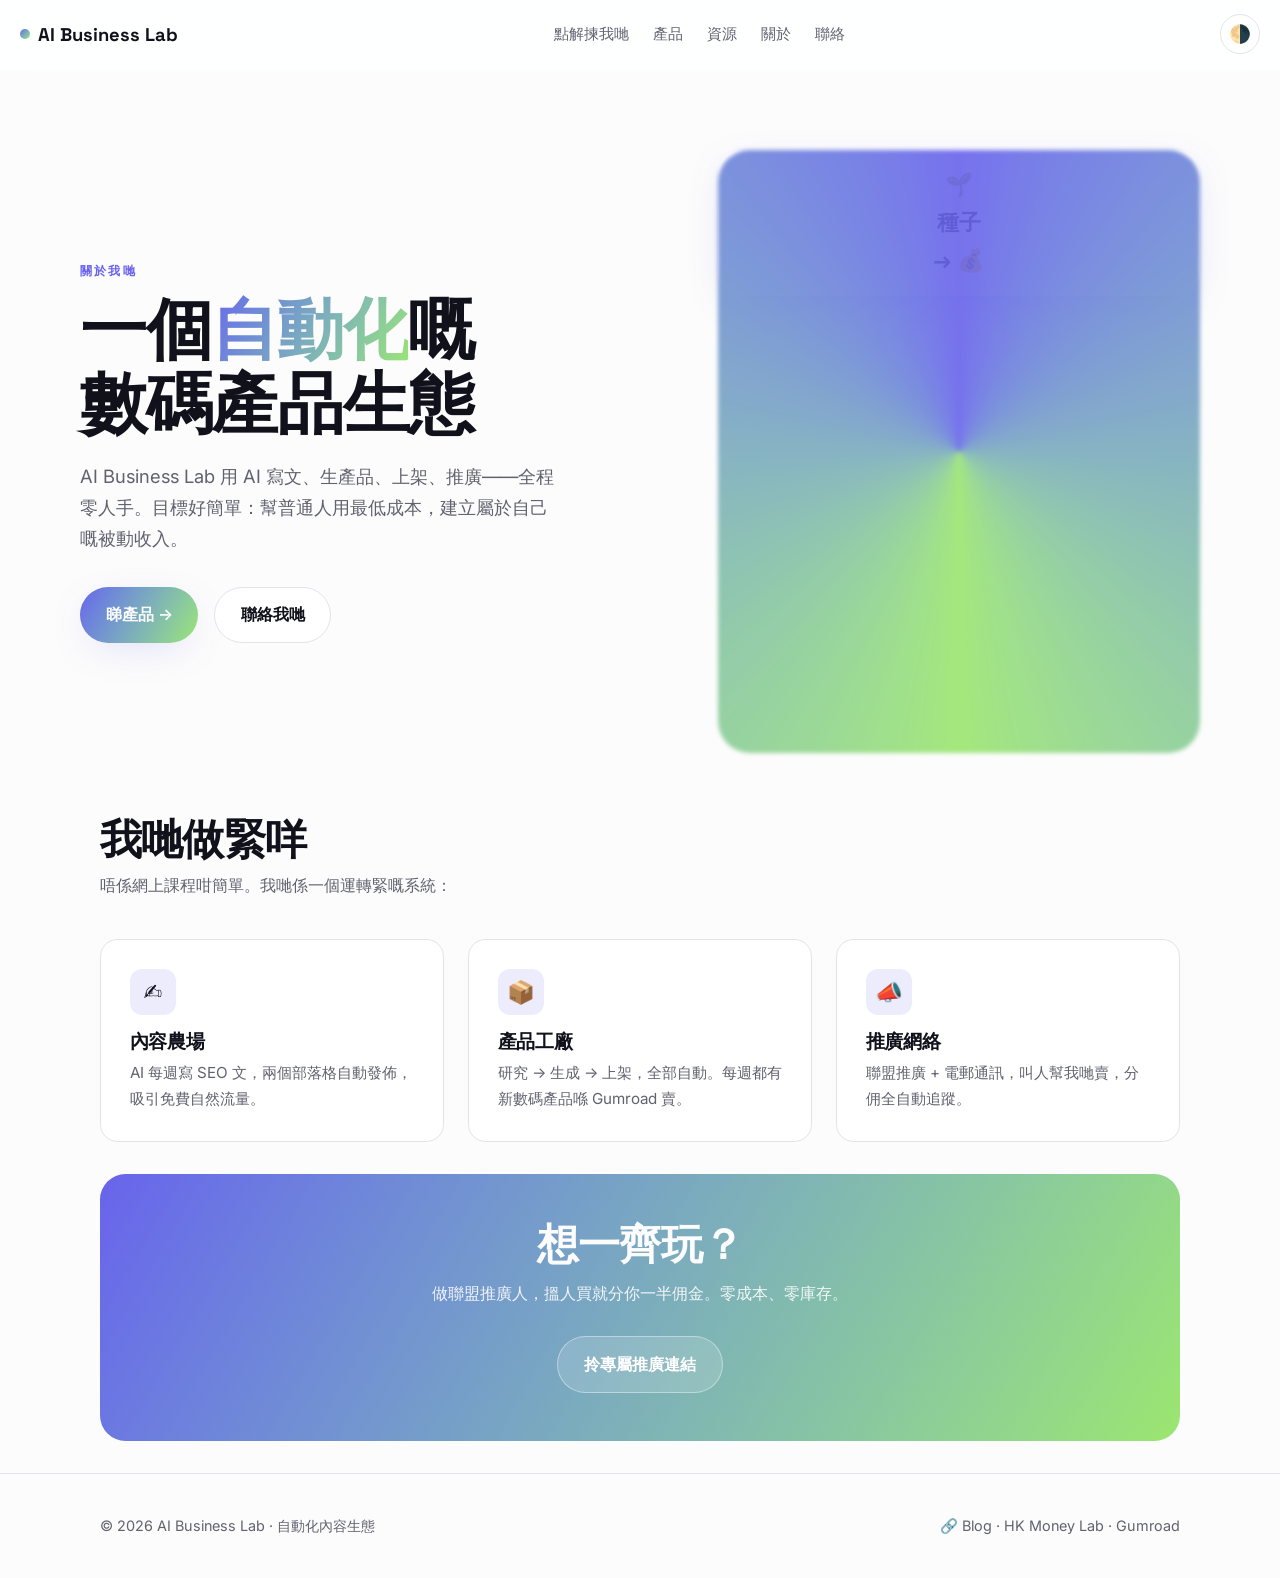
==== site/about.html @ 98edf562 "init Apple-style brand site (aibizlab-site) + PII guard" ====
<!DOCTYPE html>
<html lang="zh-HK">
<head>
<meta charset="utf-8">
<meta name="viewport" content="width=device-width,initial-scale=1">
<title>關於 AI Business Lab</title>
<meta name="description" content="AI Business Lab 係一個全自動嘅數碼產品生態：用 AI 生成內容、上架產品、仲幫你被動收入。">
<link rel="canonical" href="https://aibizlab-hub.github.io/aibizlab-site/about.html">
<script data-goatcounter="https://aibizlab.goatcounter.com/count.js" async src="//gc.goatcounter.com/count.js"></script>
<link rel="preconnect" href="https://fonts.googleapis.com">
<link href="https://fonts.googleapis.com/css2?family=Inter:wght@400;500;600&family=Space+Grotesk:wght@500;700&display=swap" rel="stylesheet">
<link rel="stylesheet" href="assets/css/style.css">
</head>
<body>
<nav>
  <div class="brand"><span class="dot"></span> AI Business Lab</div>
  <div class="nav-links">
    <a href="index.html#features">點解揀我哋</a>
    <a href="index.html#products">產品</a>
    <a href="index.html#resources">資源</a>
    <a href="about.html">關於</a>
    <a href="contact.html">聯絡</a>
  </div>
  <button class="theme-btn" aria-label="切換深色模式">🌗</button>
  <button class="burger" aria-label="選單">☰</button>
</nav>

<header class="wrap hero">
  <div class="reveal">
    <div class="eyebrow">關於我哋</div>
    <h1>一個<span class="grad">自動化</span>嘅<br>數碼產品生態</h1>
    <p class="lede">AI Business Lab 用 AI 寫文、生產品、上架、推廣——全程零人手。目標好簡單：幫普通人用最低成本，建立屬於自己嘅被動收入。</p>
    <div class="cta-row">
      <a class="btn btn-primary" href="index.html#products">睇產品 →</a>
      <a class="btn btn-ghost" href="contact.html">聯絡我哋</a>
    </div>
  </div>
  <div class="hero-visual reveal float">
    <div class="orb"></div>
    <div class="orb-2"><div class="chip">🌱<br>種子<br>→ 💰</div></div>
  </div>
</header>

<section class="wrap">
  <div class="section-head reveal">
    <h2>我哋做緊咩</h2>
    <p>唔係網上課程咁簡單。我哋係一個運轉緊嘅系統：</p>
  </div>
  <div class="grid-3">
    <div class="card reveal"><div class="ico">✍️</div><h3>內容農場</h3><p>AI 每週寫 SEO 文，兩個部落格自動發佈，吸引免費自然流量。</p></div>
    <div class="card reveal"><div class="ico">📦</div><h3>產品工廠</h3><p>研究 → 生成 → 上架，全部自動。每週都有新數碼產品喺 Gumroad 賣。</p></div>
    <div class="card reveal"><div class="ico">📣</div><h3>推廣網絡</h3><p>聯盟推廣 + 電郵通訊，叫人幫我哋賣，分佣全自動追蹤。</p></div>
  </div>
</section>

<section class="wrap">
  <div class="cta-band reveal">
    <h2>想一齊玩？</h2>
    <p>做聯盟推廣人，搵人買就分你一半佣金。零成本、零庫存。</p>
    <div class="signup-inline">
      <a class="btn btn-ghost" href="contact.html">拎專屬推廣連結</a>
    </div>
  </div>
</section>

<footer>
  <div class="wrap">
    <span>© 2026 AI Business Lab · 自動化內容生態</span>
    <span>🔗 <a href="https://aibizlab-hub.github.io/aibizlab-blog/">Blog</a> · <a href="https://aibizlab-hub.github.io/aibizlab-hkfinance/">HK Money Lab</a> · <a href="https://gumroad.com">Gumroad</a></span>
  </div>
</footer>
<script src="assets/js/main.js"></script>
</body>
</html>
---- site/assets/css/style.css ----
:root{
  --bg: oklch(0.99 0 0);
  --bg-soft: oklch(0.97 0.01 280);
  --fg: oklch(0.18 0.02 280);
  --muted: oklch(0.5 0.02 280);
  --card: oklch(1 0 0);
  --border: oklch(0.92 0.01 280);
  --accent: oklch(0.58 0.20 280);      /* electric indigo */
  --accent-2: oklch(0.85 0.17 135);    /* lime twist */
  --accent-fg: oklch(0.99 0 0);
  --shadow: 0 10px 40px -12px oklch(0.58 0.20 280 / 0.25);
  --radius: 1.1rem;
  --font-display: "Space Grotesk", system-ui, sans-serif;
  --font-sans: "Inter", system-ui, -apple-system, sans-serif;
}
[data-theme="dark"]{
  --bg: oklch(0.16 0.02 280);
  --bg-soft: oklch(0.20 0.03 280);
  --fg: oklch(0.96 0 0);
  --muted: oklch(0.72 0.02 280);
  --card: oklch(0.22 0.03 280);
  --border: oklch(0.32 0.03 280);
  --shadow: 0 10px 40px -10px oklch(0 0 0 / 0.5);
}
*{box-sizing:border-box;margin:0;padding:0}
html{scroll-behavior:smooth}
body{
  font-family:var(--font-sans);
  background:var(--bg);
  color:var(--fg);
  line-height:1.7;
  -webkit-font-smoothing:antialiased;
  transition:background .3s, color .3s;
}
.wrap{max-width:1120px;margin:0 auto;padding:0 1.25rem}
h1,h2,h3{font-family:var(--font-display);letter-spacing:-0.02em;line-height:1.1}

/* NAV */
nav{
  position:sticky;top:0;z-index:50;
  display:flex;align-items:center;justify-content:space-between;
  padding:.9rem 1.25rem;
  backdrop-filter:saturate(180%) blur(14px);
  background:oklch(1 0 0 / 0.7);
  border-bottom:1px solid transparent;
  transition:border-color .3s, background .3s;
}
[data-theme="dark"] nav{background:oklch(0.16 0.02 280 / 0.7)}
nav.scrolled{border-color:var(--border)}
.brand{font-family:var(--font-display);font-weight:700;font-size:1.15rem;display:flex;align-items:center;gap:.5rem}
.brand .dot{width:10px;height:10px;border-radius:50%;background:linear-gradient(135deg,var(--accent),var(--accent-2))}
.nav-links{display:flex;gap:1.5rem;align-items:center}
.nav-links a{color:var(--muted);text-decoration:none;font-size:.95rem;transition:color .2s}
.nav-links a:hover{color:var(--fg)}
.theme-btn{
  border:1px solid var(--border);background:var(--card);color:var(--fg);
  width:40px;height:40px;border-radius:50%;cursor:pointer;font-size:1.1rem;
  display:grid;place-items:center;transition:transform .2s, border-color .2s;
}
.theme-btn:hover{transform:rotate(20deg);border-color:var(--accent)}
.burger{display:none;background:none;border:0;font-size:1.5rem;cursor:pointer;color:var(--fg)}

/* HERO (asymmetric) */
.hero{
  display:grid;grid-template-columns:1.1fr 0.9fr;gap:3rem;align-items:center;
  padding:5rem 0 4rem;
}
.hero h1{font-size:clamp(2.4rem,6vw,4.2rem);margin-bottom:1.2rem}
.hero h1 .grad{
  background:linear-gradient(120deg,var(--accent),var(--accent-2));
  -webkit-background-clip:text;background-clip:text;color:transparent;
}
.hero p.lede{font-size:1.15rem;color:var(--muted);max-width:30rem;margin-bottom:2rem}
.cta-row{display:flex;gap:1rem;flex-wrap:wrap}
.btn{
  display:inline-flex;align-items:center;gap:.5rem;
  padding:.85rem 1.6rem;border-radius:999px;font-weight:600;text-decoration:none;
  font-size:1rem;transition:transform .15s, box-shadow .2s, background .2s;cursor:pointer;border:0;
}
.btn-primary{background:linear-gradient(120deg,var(--accent),var(--accent-2));color:var(--accent-fg);box-shadow:var(--shadow)}
.btn-primary:hover{transform:translateY(-2px)}
.btn-ghost{background:var(--card);color:var(--fg);border:1px solid var(--border)}
.btn-ghost:hover{transform:translateY(-2px);border-color:var(--accent)}

/* floating gradient card (the twist) */
.hero-visual{position:relative;aspect-ratio:4/5}
.orb{
  position:absolute;inset:0;border-radius:2rem;overflow:hidden;
  background:conic-gradient(from 0deg,var(--accent),var(--accent-2),var(--accent));
  filter:blur(2px);animation:spin 14s linear infinite;opacity:.9;
}
.orb-2{inset:18% 18% 18% 18%;background:var(--card);border-radius:1.4rem;filter:none;
  display:grid;place-items:center;box-shadow:var(--shadow);animation:none}
.orb-2 .chip{font-family:var(--font-display);font-weight:700;font-size:1.4rem;text-align:center;padding:1rem}
@keyframes spin{to{transform:rotate(360deg)}}
.float{animation:float 5s ease-in-out infinite}
@keyframes float{50%{transform:translateY(-14px)}}

/* SECTIONS */
section{padding:4.5rem 0}
.eyebrow{text-transform:uppercase;letter-spacing:.18em;font-size:.78rem;font-weight:700;color:var(--accent);margin-bottom:.8rem}
.section-head h2{font-size:clamp(1.8rem,4vw,2.6rem);margin-bottom:.6rem}
.section-head p{color:var(--muted);max-width:38rem}
.grid-3{display:grid;grid-template-columns:repeat(3,1fr);gap:1.5rem;margin-top:2.5rem}
.card{
  background:var(--card);border:1px solid var(--border);border-radius:var(--radius);
  padding:1.8rem;transition:transform .2s, box-shadow .2s, border-color .2s;
}
.card:hover{transform:translateY(-4px);box-shadow:var(--shadow);border-color:var(--accent)}
.card .ico{width:46px;height:46px;border-radius:12px;display:grid;place-items:center;font-size:1.4rem;
  background:oklch(0.58 0.20 280 / 0.12);margin-bottom:1rem}
.card h3{font-size:1.2rem;margin-bottom:.5rem}
.card p{color:var(--muted);font-size:.95rem}

/* product showcase */
.products{display:grid;grid-template-columns:repeat(2,1fr);gap:1.2rem;margin-top:2.5rem}
.product{
  display:flex;gap:1rem;align-items:center;padding:1.3rem;border:1px solid var(--border);
  border-radius:var(--radius);background:var(--card);text-decoration:none;color:var(--fg);
  transition:transform .2s, border-color .2s;
}
.product:hover{transform:translateY(-3px);border-color:var(--accent)}
.product .emoji{font-size:1.8rem}
.product .meta b{display:block;font-family:var(--font-display)}
.product .meta span{color:var(--accent-2);font-weight:700;font-size:.9rem}

/* resources */
.resources{display:grid;grid-template-columns:repeat(2,1fr);gap:1.5rem;margin-top:2.5rem}
.resource{
  border:1px solid var(--border);border-radius:var(--radius);padding:2rem;background:var(--card);
  text-decoration:none;color:var(--fg);transition:transform .2s,box-shadow .2s;
}
.resource:hover{transform:translateY(-4px);box-shadow:var(--shadow)}
.resource h3{font-size:1.35rem;margin-bottom:.4rem}
.resource p{color:var(--muted);font-size:.95rem}

/* CTA band */
.cta-band{
  background:linear-gradient(120deg,var(--accent),var(--accent-2));
  color:var(--accent-fg);border-radius:1.6rem;padding:3rem 2rem;text-align:center;margin:2rem 0;
}
.cta-band h2{font-size:clamp(1.8rem,4vw,2.6rem);margin-bottom:.8rem}
.cta-band p{opacity:.92;margin-bottom:1.8rem}
.cta-band .btn-ghost{background:oklch(1 0 0 / .15);color:#fff;border-color:oklch(1 0 0 / .4)}
.signup-inline{display:flex;gap:.6rem;max-width:26rem;margin:0 auto;flex-wrap:wrap;justify-content:center}
.signup-inline input{flex:1;min-width:14rem;padding:.8rem 1rem;border-radius:999px;border:0;font-size:1rem}
.signup-inline button{border:0}

/* footer */
footer{border-top:1px solid var(--border);padding:2.5rem 0;color:var(--muted);font-size:.9rem}
footer .wrap{display:flex;justify-content:space-between;flex-wrap:wrap;gap:1rem;align-items:center}
footer a{color:var(--muted);text-decoration:none}
footer a:hover{color:var(--accent)}

/* reveal animation */
.reveal{opacity:0;transform:translateY(24px);transition:opacity .6s ease, transform .6s ease}
.reveal.in{opacity:1;transform:none}

/* responsive */
@media(max-width:860px){
  .hero{grid-template-columns:1fr;gap:2rem;padding:3rem 0}
  .hero-visual{max-width:340px;margin:0 auto}
  .grid-3,.products,.resources{grid-template-columns:1fr}
  .nav-links{display:none}
  .burger{display:block}
  .nav-links.open{display:flex;position:absolute;top:60px;left:0;right:0;flex-direction:column;
    background:var(--bg);padding:1rem 1.25rem;border-bottom:1px solid var(--border);gap:1rem}
}
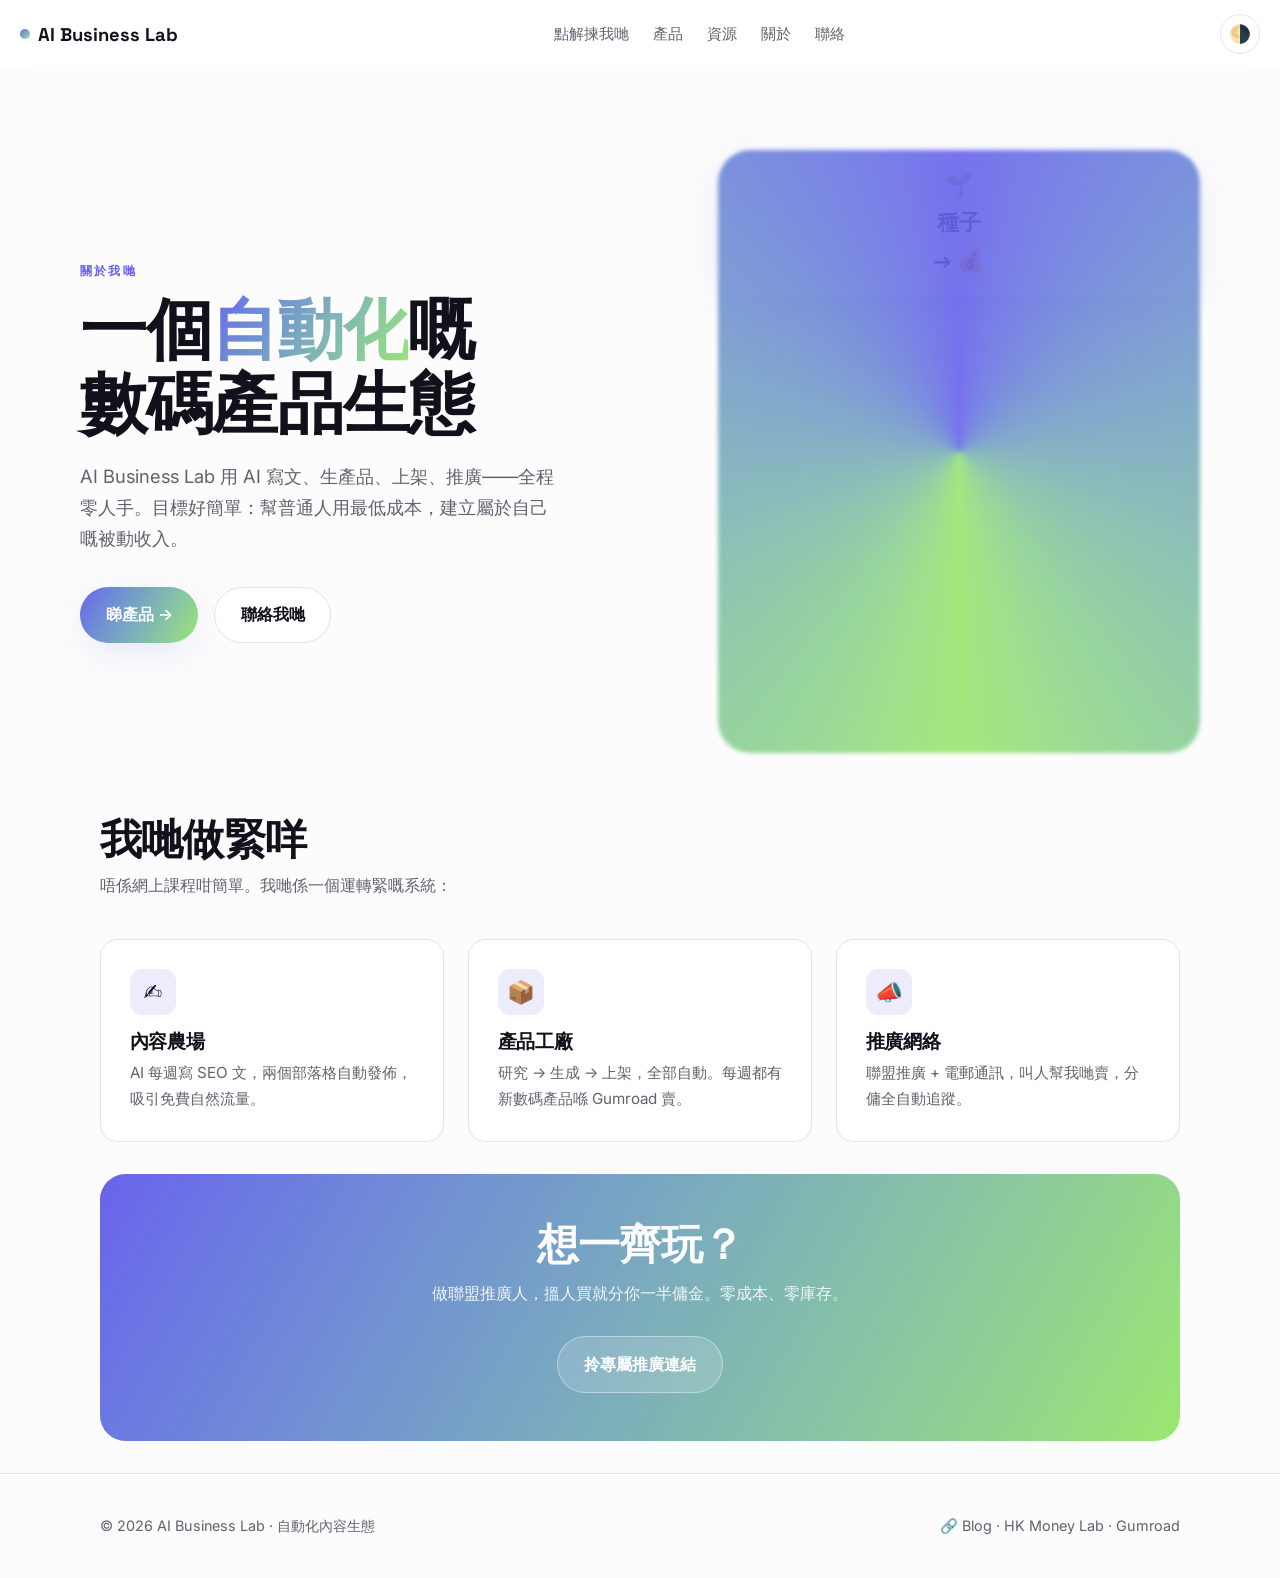
==== commit c94e1af8: "style: normalize Chinese to Traditional (fix 繁/簡 mix: 佣→傭, 务→務, 声→聲, 悭→慳)" ====
--- a/site/about.html
+++ b/site/about.html
@@ -49,14 +49,14 @@
   <div class="grid-3">
     <div class="card reveal"><div class="ico">✍️</div><h3>內容農場</h3><p>AI 每週寫 SEO 文，兩個部落格自動發佈，吸引免費自然流量。</p></div>
     <div class="card reveal"><div class="ico">📦</div><h3>產品工廠</h3><p>研究 → 生成 → 上架，全部自動。每週都有新數碼產品喺 Gumroad 賣。</p></div>
-    <div class="card reveal"><div class="ico">📣</div><h3>推廣網絡</h3><p>聯盟推廣 + 電郵通訊，叫人幫我哋賣，分佣全自動追蹤。</p></div>
+    <div class="card reveal"><div class="ico">📣</div><h3>推廣網絡</h3><p>聯盟推廣 + 電郵通訊，叫人幫我哋賣，分傭全自動追蹤。</p></div>
   </div>
 </section>
 
 <section class="wrap">
   <div class="cta-band reveal">
     <h2>想一齊玩？</h2>
-    <p>做聯盟推廣人，搵人買就分你一半佣金。零成本、零庫存。</p>
+    <p>做聯盟推廣人，搵人買就分你一半傭金。零成本、零庫存。</p>
     <div class="signup-inline">
       <a class="btn btn-ghost" href="contact.html">拎專屬推廣連結</a>
     </div>
